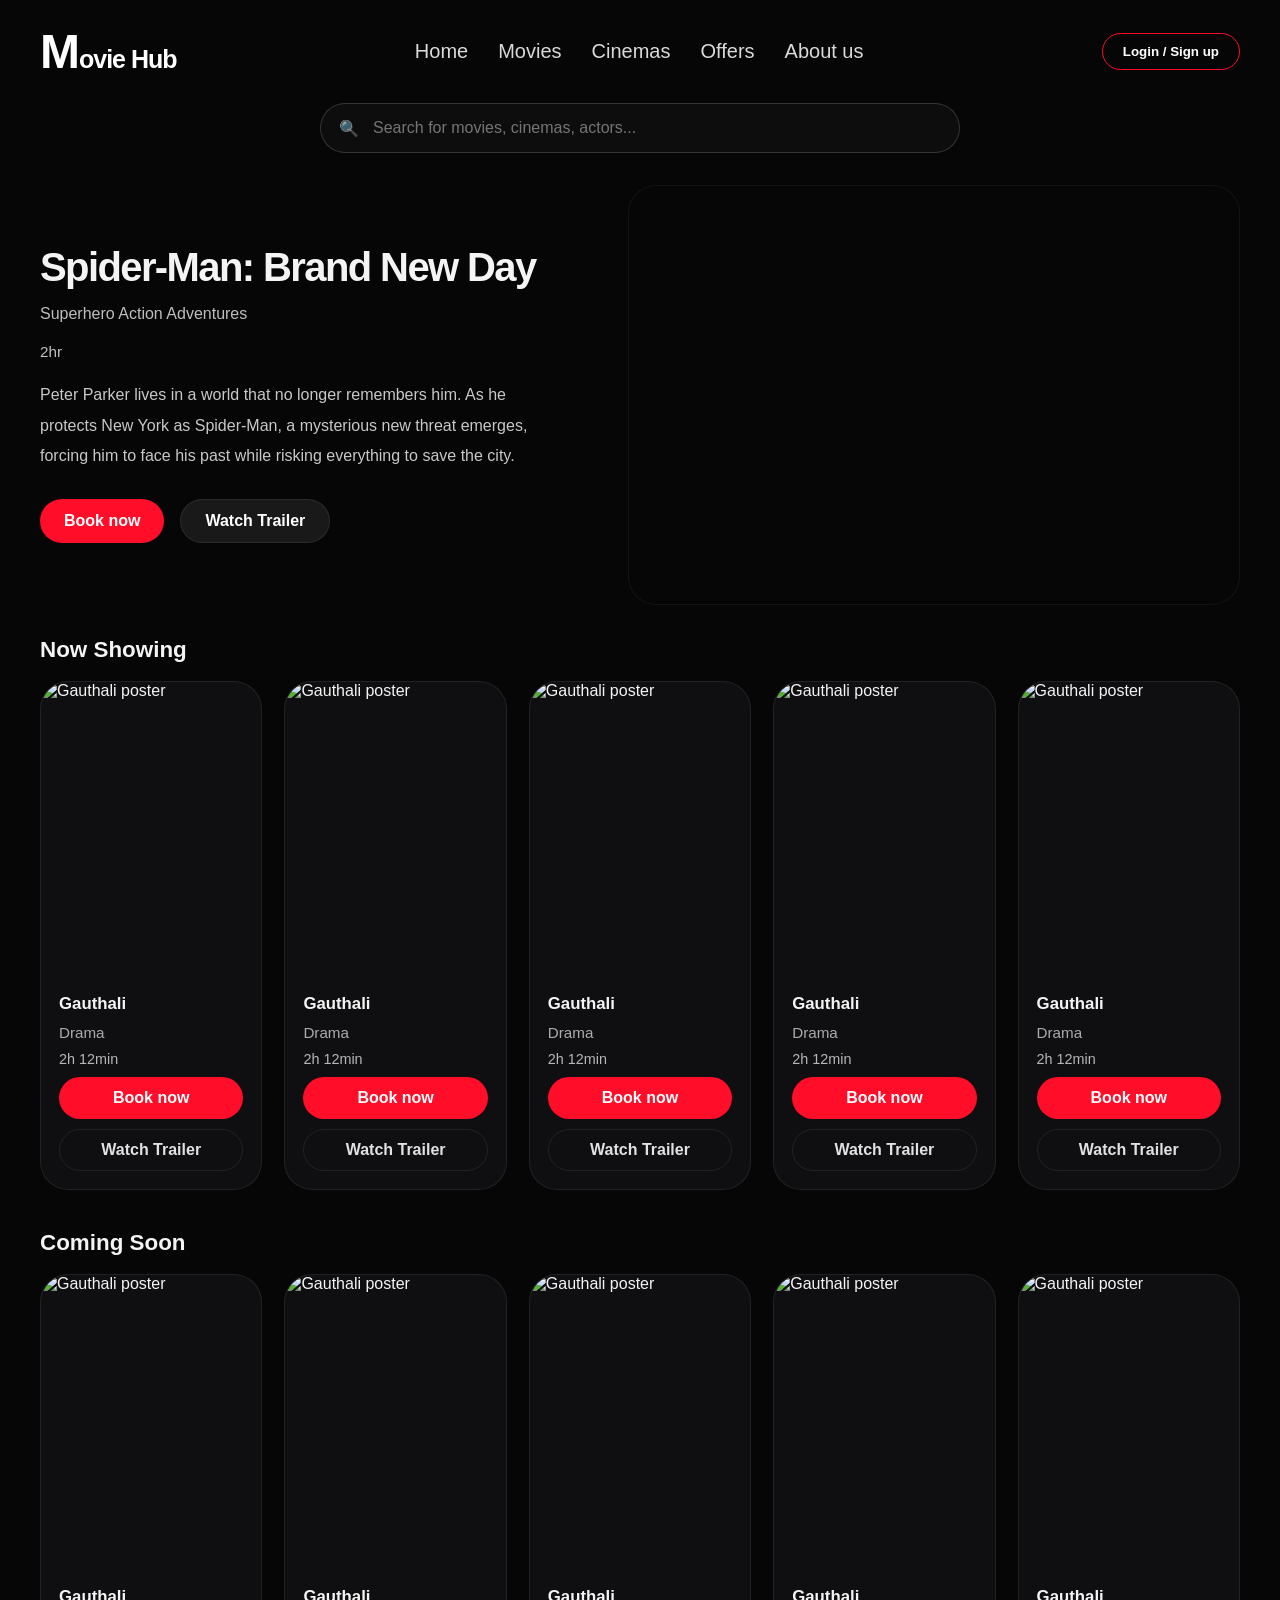
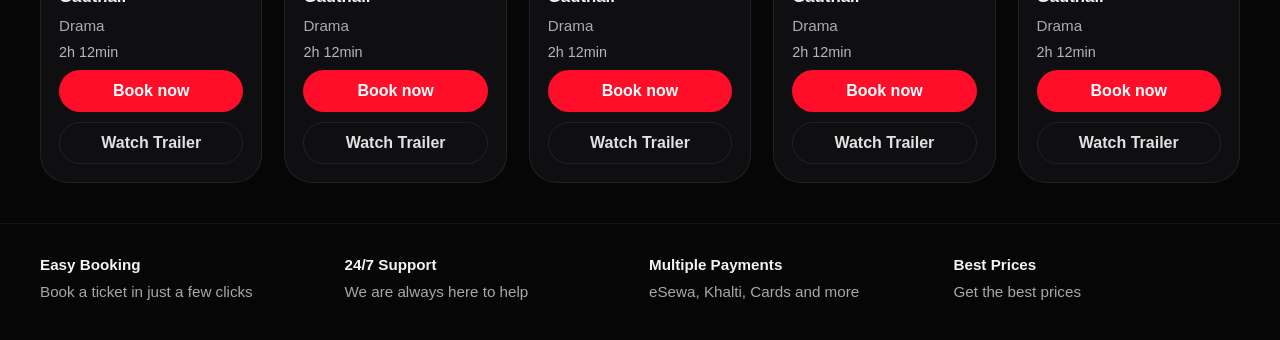
==== index.html @ 80f188df "Add files via upload" ====
<!DOCTYPE html>
<html lang="en">
<head>
    <meta charset="UTF-8" />
    <meta name="viewport" content="width=device-width, initial-scale=1.0" />
    <title>Movie Hub</title>
    <link rel="stylesheet" href="styles.css" />
</head>
<body>
    <header class="site-header">
        <a class="brand" href="#"><strong>M</strong>ovie Hub</a>
        <nav class="main-nav">
            <a href="#">Home</a>
            <a href="#">Movies</a>
            <a href="#">Cinemas</a>
            <a href="#">Offers</a>
            <a href="#">About us</a>
        </nav>
        <button class="login-btn">Login / Sign up</button>
    </header>
    
        <section class="search-section">
            <div class="search-bar">
                <span class="search-icon">🔍</span>
                <input type="search" placeholder="Search for movies, cinemas, actors..." />
            </div>
        </section> 

    <main>
        <section class="hero">
            <div class="hero-copy">

                <h1>Spider-Man: Brand New Day</h1>
                <p class="hero-label">Superhero Action Adventures</p>
                <div class="hero-info">
                    <span>2hr</span>
                </div>
                <p class="hero-description">
                    Peter Parker lives in a world that no longer remembers him. As he protects New York as
                    Spider-Man, a mysterious new threat emerges, forcing him to face his past while risking
                    everything to save the city.
                </p>
                <div class="hero-actions">
                    <a class="btn btn-primary" href="#">Book now</a>
                    <a class="btn btn-secondary" href="#">Watch Trailer</a>
                </div>
            </div>
            <div class="hero-image" aria-label="Movie hero image"></div>
        </section>


        <section class="movies-section">
            <h2>Now Showing</h2>
            <div class="cards-grid">
                <article class="movie-card">
                    <img src="image/gauthali.webp" alt="Gauthali poster" />
                    <div class="card-body">
                        <h3>Gauthali</h3>
                        <p>Drama</p>
                        <div class="card-meta">
                            <span>2h 12min</span>
                        </div>
                        <div class="card-actions">
                            <a class="btn btn-primary" href="#">Book now</a>
                            <a class="btn btn-link" href="#">Watch Trailer</a>
                        </div>
                    </div>
                </article>
                <article class="movie-card">
                    <img src="image/gauthali.webp" alt="Gauthali poster" />
                    <div class="card-body">
                        <h3>Gauthali</h3>
                        <p>Drama</p>
                        <div class="card-meta">
                            <span>2h 12min</span>
                        </div>
                        <div class="card-actions">
                            <a class="btn btn-primary" href="#">Book now</a>
                            <a class="btn btn-link" href="#">Watch Trailer</a>
                        </div>
                    </div>
                </article>
                <article class="movie-card">
                    <img src="image/gauthali.webp" alt="Gauthali poster" />
                    <div class="card-body">
                        <h3>Gauthali</h3>
                        <p>Drama</p>
                        <div class="card-meta">
                            <span>2h 12min</span>
                        </div>
                        <div class="card-actions">
                            <a class="btn btn-primary" href="#">Book now</a>
                            <a class="btn btn-link" href="#">Watch Trailer</a>
                        </div>
                    </div>
                </article>
                <article class="movie-card">
                    <img src="image/gauthali.webp" alt="Gauthali poster" />
                    <div class="card-body">
                        <h3>Gauthali</h3>
                        <p>Drama</p>
                        <div class="card-meta">
                            <span>2h 12min</span>
                        </div>
                        <div class="card-actions">
                            <a class="btn btn-primary" href="#">Book now</a>
                            <a class="btn btn-link" href="#">Watch Trailer</a>
                        </div>
                    </div>
                </article>
                <article class="movie-card">
                    <img src="image/gauthali.webp" alt="Gauthali poster" />
                    <div class="card-body">
                        <h3>Gauthali</h3>
                        <p>Drama</p>
                        <div class="card-meta">
                            <span>2h 12min</span>
                        </div>
                        <div class="card-actions">
                            <a class="btn btn-primary" href="#">Book now</a>
                            <a class="btn btn-link" href="#">Watch Trailer</a>
                        </div>
                    </div>
                </article>
            </div>
        </section>

        <section class="movies-section">
            <h2>Coming Soon</h2>
            <div class="cards-grid">
                <article class="movie-card">
                    <img src="image/gauthali.webp" alt="Gauthali poster" />
                    <div class="card-body">
                        <h3>Gauthali</h3>
                        <p>Drama</p>
                        <div class="card-meta">
                            <span>2h 12min</span>
                        </div>
                        <div class="card-actions">
                            <a class="btn btn-primary" href="#">Book now</a>
                            <a class="btn btn-link" href="#">Watch Trailer</a>
                        </div>
                    </div>
                </article>
                <article class="movie-card">
                    <img src="image/gauthali.webp" alt="Gauthali poster" />
                    <div class="card-body">
                        <h3>Gauthali</h3>
                        <p>Drama</p>
                        <div class="card-meta">
                            <span>2h 12min</span>
                        </div>
                        <div class="card-actions">
                            <a class="btn btn-primary" href="#">Book now</a>
                            <a class="btn btn-link" href="#">Watch Trailer</a>
                        </div>
                    </div>
                </article>
                <article class="movie-card">
                    <img src="image/gauthali.webp" alt="Gauthali poster" />
                    <div class="card-body">
                        <h3>Gauthali</h3>
                        <p>Drama</p>
                        <div class="card-meta">
                            <span>2h 12min</span>
                        </div>
                        <div class="card-actions">
                            <a class="btn btn-primary" href="#">Book now</a>
                            <a class="btn btn-link" href="#">Watch Trailer</a>
                        </div>
                    </div>
                </article>
                <article class="movie-card">
                    <img src="image/gauthali.webp" alt="Gauthali poster" />
                    <div class="card-body">
                        <h3>Gauthali</h3>
                        <p>Drama</p>
                        <div class="card-meta">
                            <span>2h 12min</span>
                        </div>
                        <div class="card-actions">
                            <a class="btn btn-primary" href="#">Book now</a>
                            <a class="btn btn-link" href="#">Watch Trailer</a>
                        </div>
                    </div>
                </article>
                <article class="movie-card">
                    <img src="image/gauthali.webp" alt="Gauthali poster" />
                    <div class="card-body">
                        <h3>Gauthali</h3>
                        <p>Drama</p>
                        <div class="card-meta">
                            <span>2h 12min</span>
                        </div>
                        <div class="card-actions">
                            <a class="btn btn-primary" href="#">Book now</a>
                            <a class="btn btn-link" href="#">Watch Trailer</a>
                        </div>
                    </div>
                </article>
            </div>
        </section>
    </main>

    <footer class="site-footer">
        <div class="footer-grid">
            <div>
                <h4>Easy Booking</h4>
                <p>Book a ticket in just a few clicks</p>
            </div>
            <div>
                <h4>24/7 Support</h4>
                <p>We are always here to help</p>
            </div>
            <div>
                <h4>Multiple Payments</h4>
                <p>eSewa, Khalti, Cards and more</p>
            </div>
            <div>
                <h4>Best Prices</h4>
                <p>Get the best prices</p>
            </div>
        </div>
    </footer>
</body>
</html>
---- styles.css ----
* {
    box-sizing: border-box;
}

html,
body {
    margin: 0;
    min-height: 100%;
}

body {
    font-family: Inter, Arial, sans-serif;
    background-color: #060606;
    color: #f4f4f4;
}

body::selection {
    background: rgba(255, 0, 0, 0.35);
}

.site-header {
    display: flex;
    align-items: center;
    justify-content: space-between;
    gap: 24px;
    padding: 24px 40px;
}
strong{
    font-size:48px;
}
.brand {
    font-size:25px;
    font-weight: 900;
    letter-spacing: -0.04em;
    color: #ffffff;
    text-decoration: none;
}

.main-nav {
    display: flex;
    gap: 30px;
    flex-wrap: wrap;
}

.main-nav a {
    color: #ffffff;
    text-decoration: none;
    font-size: 20px;
    opacity: 0.85;
}

.main-nav a:hover {
    opacity: 50%;
}

.login-btn {
    border: 1px solid #ff0d29;
    background: transparent;
    color: #ffffff;
    border-radius: 999px;
    padding: 10px 20px;
    cursor: pointer;
    font-weight: 600;
}
    .login-btn:hover {
        opacity: 50%;
    }




.hero {
    display: grid;
    grid-template-columns: minmax(300px, 1fr) minmax(320px, 1.1fr);
    gap: 32px;
    align-items: center;
    padding: 0 40px 32px;
}

.hero-copy {
    max-width: 520px;
}




.hero h1 {
    margin: 0;
    font-size:40px;
    line-height: 1.02;
    letter-spacing: -0.04em;
}

.hero-label {
    margin: 18px 0 0;
    color: rgba(255, 255, 255, 0.74);
    font-size: 1rem;
}

.hero-info {
    margin: 20px 0;
    color: rgba(255, 255, 255, 0.75);
    font-size: 0.95rem;
}

.hero-description {
    margin: 0;
    max-width: 520px;
    line-height: 1.9;
    color: rgba(255, 255, 255, 0.78);
}

.hero-actions {
    display: flex;
    align-items: center;
    gap: 16px;
    margin-top: 28px;
}

.btn {
    display: inline-flex;
    align-items: center;
    justify-content: center;
    border-radius: 999px;
    text-decoration: none;
    font-weight: 700;
    min-height: 44px;
}
    .btn:hover{
        opacity: 50%;
    }



.btn-primary {
    background: #ff0d29;
    color: #ffffff;
    padding: 0 24px;
}

.btn-secondary {
    background: rgba(255, 255, 255, 0.08);
    color: #ffffff;
    padding: 0 24px;
    border: 1px solid rgba(255, 255, 255, 0.08);
}

.hero-image {
    min-height: 420px;
    border-radius: 28px;
    background-image: url('image/spider-man-vs-red-ninja-qt.jpg');
    background-size: cover;
    background-position: center;
    box-shadow: inset 0 0 0 1px rgba(255, 255, 255, 0.05);
}

.search-section {
    display: flex;
    justify-content: center;
    padding: 0 40px 32px;
}

.search-bar {
    display: flex;
    align-items: center;
    width: min(640px, 100%);
    gap: 12px;
    margin: 0 auto;
    padding: 14px 18px;
    border: 1px solid rgba(255, 255, 255, 0.16);
    border-radius: 999px;
    background: rgba(255, 255, 255, 0.03);
}

.search-icon {
    color: rgba(255, 255, 255, 0.7);
}

.search-bar input {
    width: 100%;
    border: none;
    background: transparent;
    font-size: 1rem;
    color: #ffffff;
    outline: none;
}

.movies-section {
    padding: 0 40px 40px;
}

.movies-section h2 {
    margin: 0 0 18px;
    font-size: 1.4rem;
}

.cards-grid {
    display: grid;
    grid-template-columns: repeat(auto-fit, minmax(210px, 1fr));
    gap: 22px;
}

.movie-card {
    background: #0f0f12;
    border: 1px solid rgba(255, 255, 255, 0.08);
    border-radius: 28px;
    overflow: hidden;
    display: flex;
    flex-direction: column;
    min-height: 100%;
}

.movie-card img {
    width: 100%;
    display: block;
    aspect-ratio: 3 / 4;
    object-fit: cover;
}

.card-body {
    padding: 18px;
    display: flex;
    flex-direction: column;
    gap: 10px;
    flex: 1;
}

.card-body h3 {
    margin: 0;
    font-size: 1.05rem;
}

.card-body p {
    margin: 0;
    color: rgba(255, 255, 255, 0.65);
    font-size: 0.95rem;
}

.card-meta {
    color: rgba(255, 255, 255, 0.7);
    font-size: 0.9rem;
}

.card-actions {
    margin-top: auto;
    display: flex;
    flex-direction: column;
    gap: 10px;
}

.card-actions .btn {
    width: 100%;
    justify-content: center;
    padding: 0 16px;
    min-height: 42px;
}

.btn-link {
    background: transparent;
    color: rgba(255, 255, 255, 0.88);
    border: 1px solid rgba(255, 255, 255, 0.08);
}

.site-footer {
    border-top: 1px solid rgba(255, 255, 255, 0.05);
    padding: 32px 40px 40px;
}

.footer-grid {
    display: grid;
    grid-template-columns: repeat(auto-fit, minmax(160px, 1fr));
    gap: 18px;
}

.footer-grid h4 {
    margin: 0 0 10px;
    font-size: 0.95rem;
}

.footer-grid p {
    margin: 0;
    color: rgba(255, 255, 255, 0.65);
    font-size: 0.95rem;
}

@media (max-width: 920px) {
    .hero {
        grid-template-columns: 1fr;
    }

    .site-header {
        flex-direction: column;
        align-items: flex-start;
    }

    .main-nav {
        width: 100%;
        justify-content: flex-start;
        gap: 14px;
        flex-wrap: wrap;
    }

    .search-bar {
        padding: 14px 16px;
    }
}

@media (max-width: 600px) {
    .site-header,
    .hero,
    .search-section,
    .movies-section,
    .site-footer {
        padding-left: 20px;
        padding-right: 20px;
    }

    .hero-actions,
    .card-actions {
        flex-direction: column;
    }

    .main-nav {
        gap: 12px;
    }

    .search-bar {
        gap: 10px;
    }
}
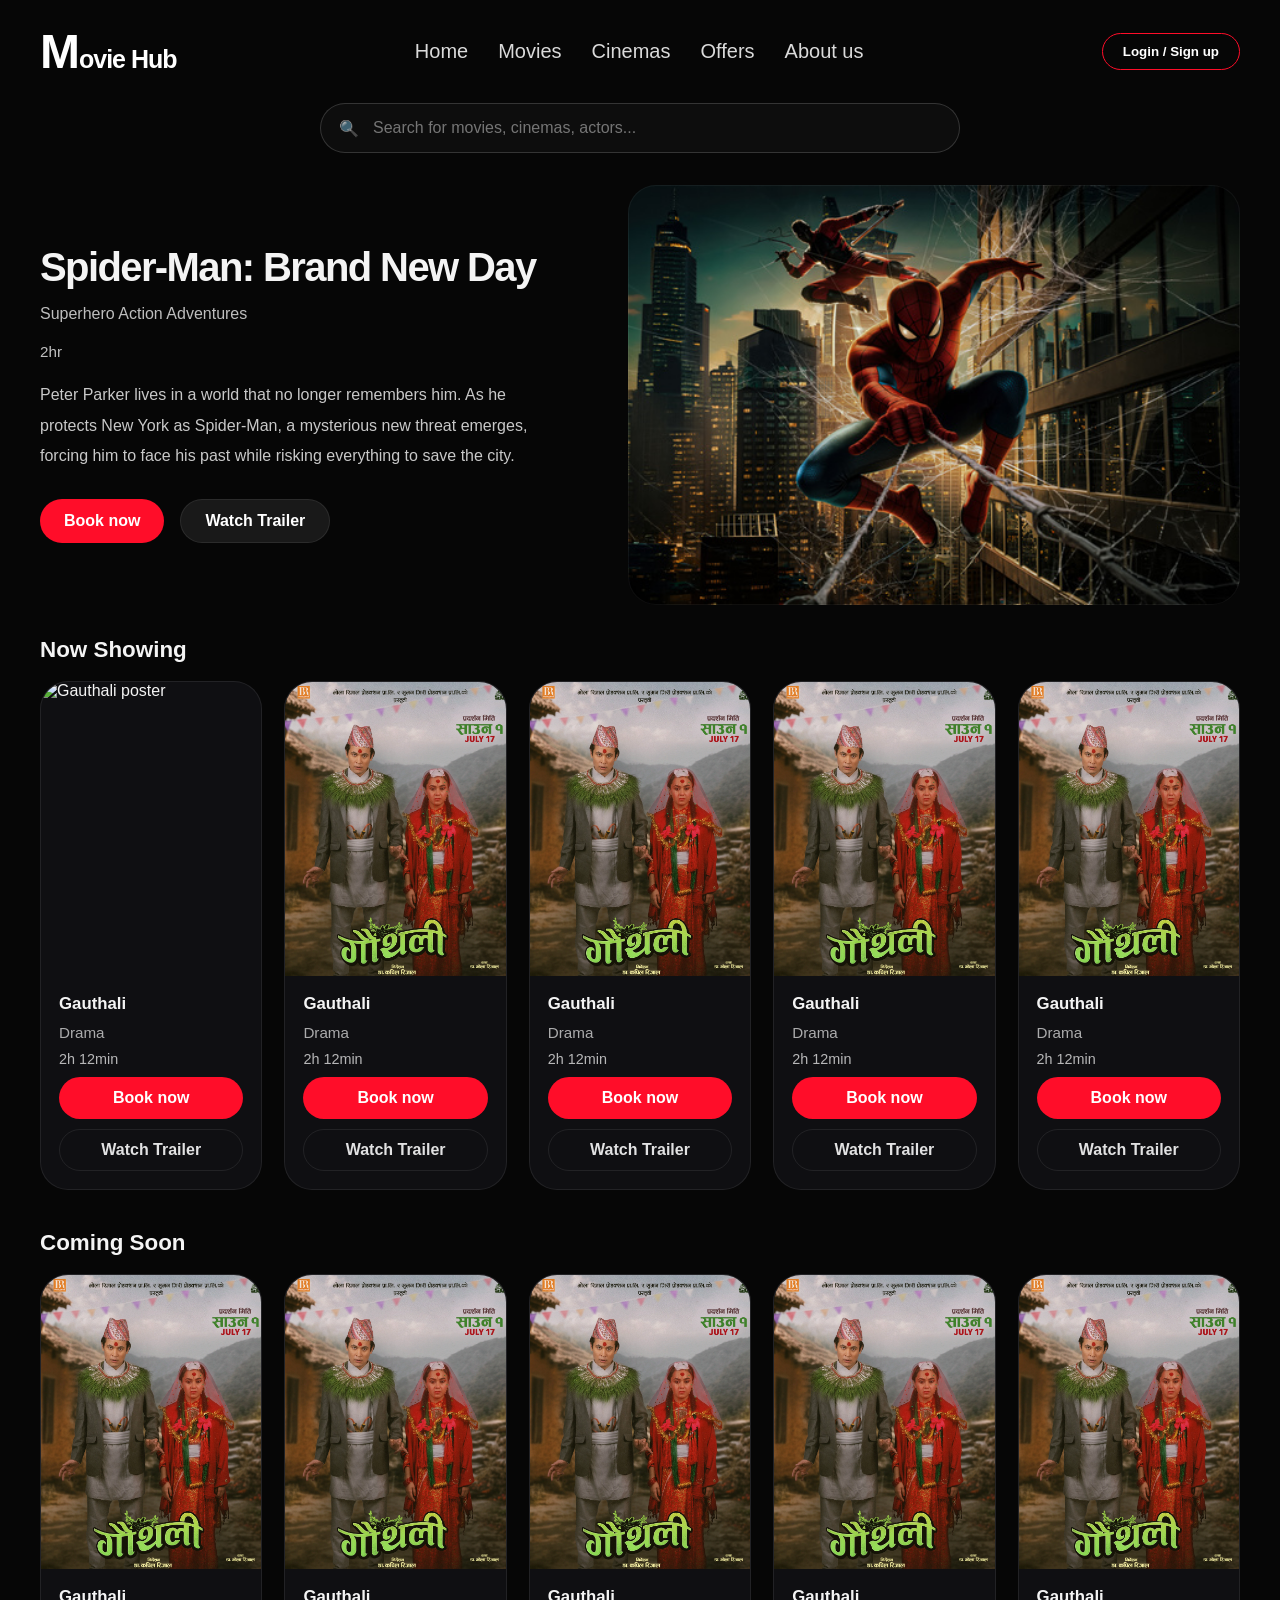
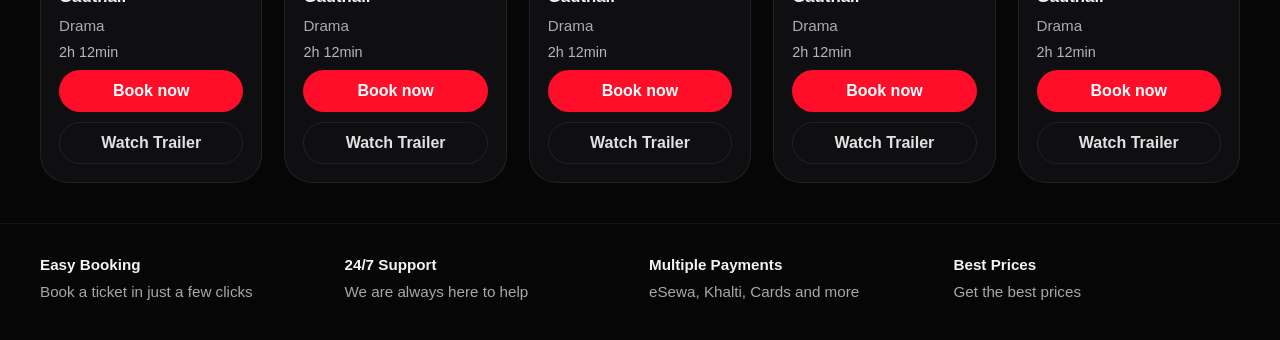
==== commit 3bac338c: "Add files via upload" ====
--- a/index.html
+++ b/index.html
@@ -53,63 +53,63 @@
             <h2>Now Showing</h2>
             <div class="cards-grid">
                 <article class="movie-card">
-                    <img src="image/gauthali.webp" alt="Gauthali poster" />
-                    <div class="card-body">
-                        <h3>Gauthali</h3>
-                        <p>Drama</p>
-                        <div class="card-meta">
-                            <span>2h 12min</span>
-                        </div>
-                        <div class="card-actions">
-                            <a class="btn btn-primary" href="#">Book now</a>
-                            <a class="btn btn-link" href="#">Watch Trailer</a>
-                        </div>
-                    </div>
-                </article>
-                <article class="movie-card">
-                    <img src="image/gauthali.webp" alt="Gauthali poster" />
-                    <div class="card-body">
-                        <h3>Gauthali</h3>
-                        <p>Drama</p>
-                        <div class="card-meta">
-                            <span>2h 12min</span>
-                        </div>
-                        <div class="card-actions">
-                            <a class="btn btn-primary" href="#">Book now</a>
-                            <a class="btn btn-link" href="#">Watch Trailer</a>
-                        </div>
-                    </div>
-                </article>
-                <article class="movie-card">
-                    <img src="image/gauthali.webp" alt="Gauthali poster" />
-                    <div class="card-body">
-                        <h3>Gauthali</h3>
-                        <p>Drama</p>
-                        <div class="card-meta">
-                            <span>2h 12min</span>
-                        </div>
-                        <div class="card-actions">
-                            <a class="btn btn-primary" href="#">Book now</a>
-                            <a class="btn btn-link" href="#">Watch Trailer</a>
-                        </div>
-                    </div>
-                </article>
-                <article class="movie-card">
-                    <img src="image/gauthali.webp" alt="Gauthali poster" />
-                    <div class="card-body">
-                        <h3>Gauthali</h3>
-                        <p>Drama</p>
-                        <div class="card-meta">
-                            <span>2h 12min</span>
-                        </div>
-                        <div class="card-actions">
-                            <a class="btn btn-primary" href="#">Book now</a>
-                            <a class="btn btn-link" href="#">Watch Trailer</a>
-                        </div>
-                    </div>
-                </article>
-                <article class="movie-card">
-                    <img src="image/gauthali.webp" alt="Gauthali poster" />
+                    <img src="" alt="Gauthali poster" />
+                    <div class="card-body">
+                        <h3>Gauthali</h3>
+                        <p>Drama</p>
+                        <div class="card-meta">
+                            <span>2h 12min</span>
+                        </div>
+                        <div class="card-actions">
+                            <a class="btn btn-primary" href="#">Book now</a>
+                            <a class="btn btn-link" href="#">Watch Trailer</a>
+                        </div>
+                    </div>
+                </article>
+                <article class="movie-card">
+                    <img src="gauthali.png" alt="Gauthali poster" />
+                    <div class="card-body">
+                        <h3>Gauthali</h3>
+                        <p>Drama</p>
+                        <div class="card-meta">
+                            <span>2h 12min</span>
+                        </div>
+                        <div class="card-actions">
+                            <a class="btn btn-primary" href="#">Book now</a>
+                            <a class="btn btn-link" href="#">Watch Trailer</a>
+                        </div>
+                    </div>
+                </article>
+                <article class="movie-card">
+                    <img src="gauthali.png" alt="Gauthali poster" />
+                    <div class="card-body">
+                        <h3>Gauthali</h3>
+                        <p>Drama</p>
+                        <div class="card-meta">
+                            <span>2h 12min</span>
+                        </div>
+                        <div class="card-actions">
+                            <a class="btn btn-primary" href="#">Book now</a>
+                            <a class="btn btn-link" href="#">Watch Trailer</a>
+                        </div>
+                    </div>
+                </article>
+                <article class="movie-card">
+                    <img src="gauthali.png" alt="Gauthali poster" />
+                    <div class="card-body">
+                        <h3>Gauthali</h3>
+                        <p>Drama</p>
+                        <div class="card-meta">
+                            <span>2h 12min</span>
+                        </div>
+                        <div class="card-actions">
+                            <a class="btn btn-primary" href="#">Book now</a>
+                            <a class="btn btn-link" href="#">Watch Trailer</a>
+                        </div>
+                    </div>
+                </article>
+                <article class="movie-card">
+                    <img src="gauthali.png" alt="Gauthali poster" />
                     <div class="card-body">
                         <h3>Gauthali</h3>
                         <p>Drama</p>
@@ -129,63 +129,63 @@
             <h2>Coming Soon</h2>
             <div class="cards-grid">
                 <article class="movie-card">
-                    <img src="image/gauthali.webp" alt="Gauthali poster" />
-                    <div class="card-body">
-                        <h3>Gauthali</h3>
-                        <p>Drama</p>
-                        <div class="card-meta">
-                            <span>2h 12min</span>
-                        </div>
-                        <div class="card-actions">
-                            <a class="btn btn-primary" href="#">Book now</a>
-                            <a class="btn btn-link" href="#">Watch Trailer</a>
-                        </div>
-                    </div>
-                </article>
-                <article class="movie-card">
-                    <img src="image/gauthali.webp" alt="Gauthali poster" />
-                    <div class="card-body">
-                        <h3>Gauthali</h3>
-                        <p>Drama</p>
-                        <div class="card-meta">
-                            <span>2h 12min</span>
-                        </div>
-                        <div class="card-actions">
-                            <a class="btn btn-primary" href="#">Book now</a>
-                            <a class="btn btn-link" href="#">Watch Trailer</a>
-                        </div>
-                    </div>
-                </article>
-                <article class="movie-card">
-                    <img src="image/gauthali.webp" alt="Gauthali poster" />
-                    <div class="card-body">
-                        <h3>Gauthali</h3>
-                        <p>Drama</p>
-                        <div class="card-meta">
-                            <span>2h 12min</span>
-                        </div>
-                        <div class="card-actions">
-                            <a class="btn btn-primary" href="#">Book now</a>
-                            <a class="btn btn-link" href="#">Watch Trailer</a>
-                        </div>
-                    </div>
-                </article>
-                <article class="movie-card">
-                    <img src="image/gauthali.webp" alt="Gauthali poster" />
-                    <div class="card-body">
-                        <h3>Gauthali</h3>
-                        <p>Drama</p>
-                        <div class="card-meta">
-                            <span>2h 12min</span>
-                        </div>
-                        <div class="card-actions">
-                            <a class="btn btn-primary" href="#">Book now</a>
-                            <a class="btn btn-link" href="#">Watch Trailer</a>
-                        </div>
-                    </div>
-                </article>
-                <article class="movie-card">
-                    <img src="image/gauthali.webp" alt="Gauthali poster" />
+                    <img src="gauthali.png" alt="Gauthali poster" />
+                    <div class="card-body">
+                        <h3>Gauthali</h3>
+                        <p>Drama</p>
+                        <div class="card-meta">
+                            <span>2h 12min</span>
+                        </div>
+                        <div class="card-actions">
+                            <a class="btn btn-primary" href="#">Book now</a>
+                            <a class="btn btn-link" href="#">Watch Trailer</a>
+                        </div>
+                    </div>
+                </article>
+                <article class="movie-card">
+                    <img src="gauthali.png" alt="Gauthali poster" />
+                    <div class="card-body">
+                        <h3>Gauthali</h3>
+                        <p>Drama</p>
+                        <div class="card-meta">
+                            <span>2h 12min</span>
+                        </div>
+                        <div class="card-actions">
+                            <a class="btn btn-primary" href="#">Book now</a>
+                            <a class="btn btn-link" href="#">Watch Trailer</a>
+                        </div>
+                    </div>
+                </article>
+                <article class="movie-card">
+                    <img src="gauthali.png" alt="Gauthali poster" />
+                    <div class="card-body">
+                        <h3>Gauthali</h3>
+                        <p>Drama</p>
+                        <div class="card-meta">
+                            <span>2h 12min</span>
+                        </div>
+                        <div class="card-actions">
+                            <a class="btn btn-primary" href="#">Book now</a>
+                            <a class="btn btn-link" href="#">Watch Trailer</a>
+                        </div>
+                    </div>
+                </article>
+                <article class="movie-card">
+                    <img src="gauthali.png" alt="Gauthali poster" />
+                    <div class="card-body">
+                        <h3>Gauthali</h3>
+                        <p>Drama</p>
+                        <div class="card-meta">
+                            <span>2h 12min</span>
+                        </div>
+                        <div class="card-actions">
+                            <a class="btn btn-primary" href="#">Book now</a>
+                            <a class="btn btn-link" href="#">Watch Trailer</a>
+                        </div>
+                    </div>
+                </article>
+                <article class="movie-card">
+                    <img src="gauthali.png" alt="Gauthali poster" />
                     <div class="card-body">
                         <h3>Gauthali</h3>
                         <p>Drama</p>
--- a/styles.css
+++ b/styles.css
@@ -148,7 +148,7 @@
 .hero-image {
     min-height: 420px;
     border-radius: 28px;
-    background-image: url('image/spider-man-vs-red-ninja-qt.jpg');
+    background-image: url('spider-man-vs-red-ninja-qt.png');
     background-size: cover;
     background-position: center;
     box-shadow: inset 0 0 0 1px rgba(255, 255, 255, 0.05);
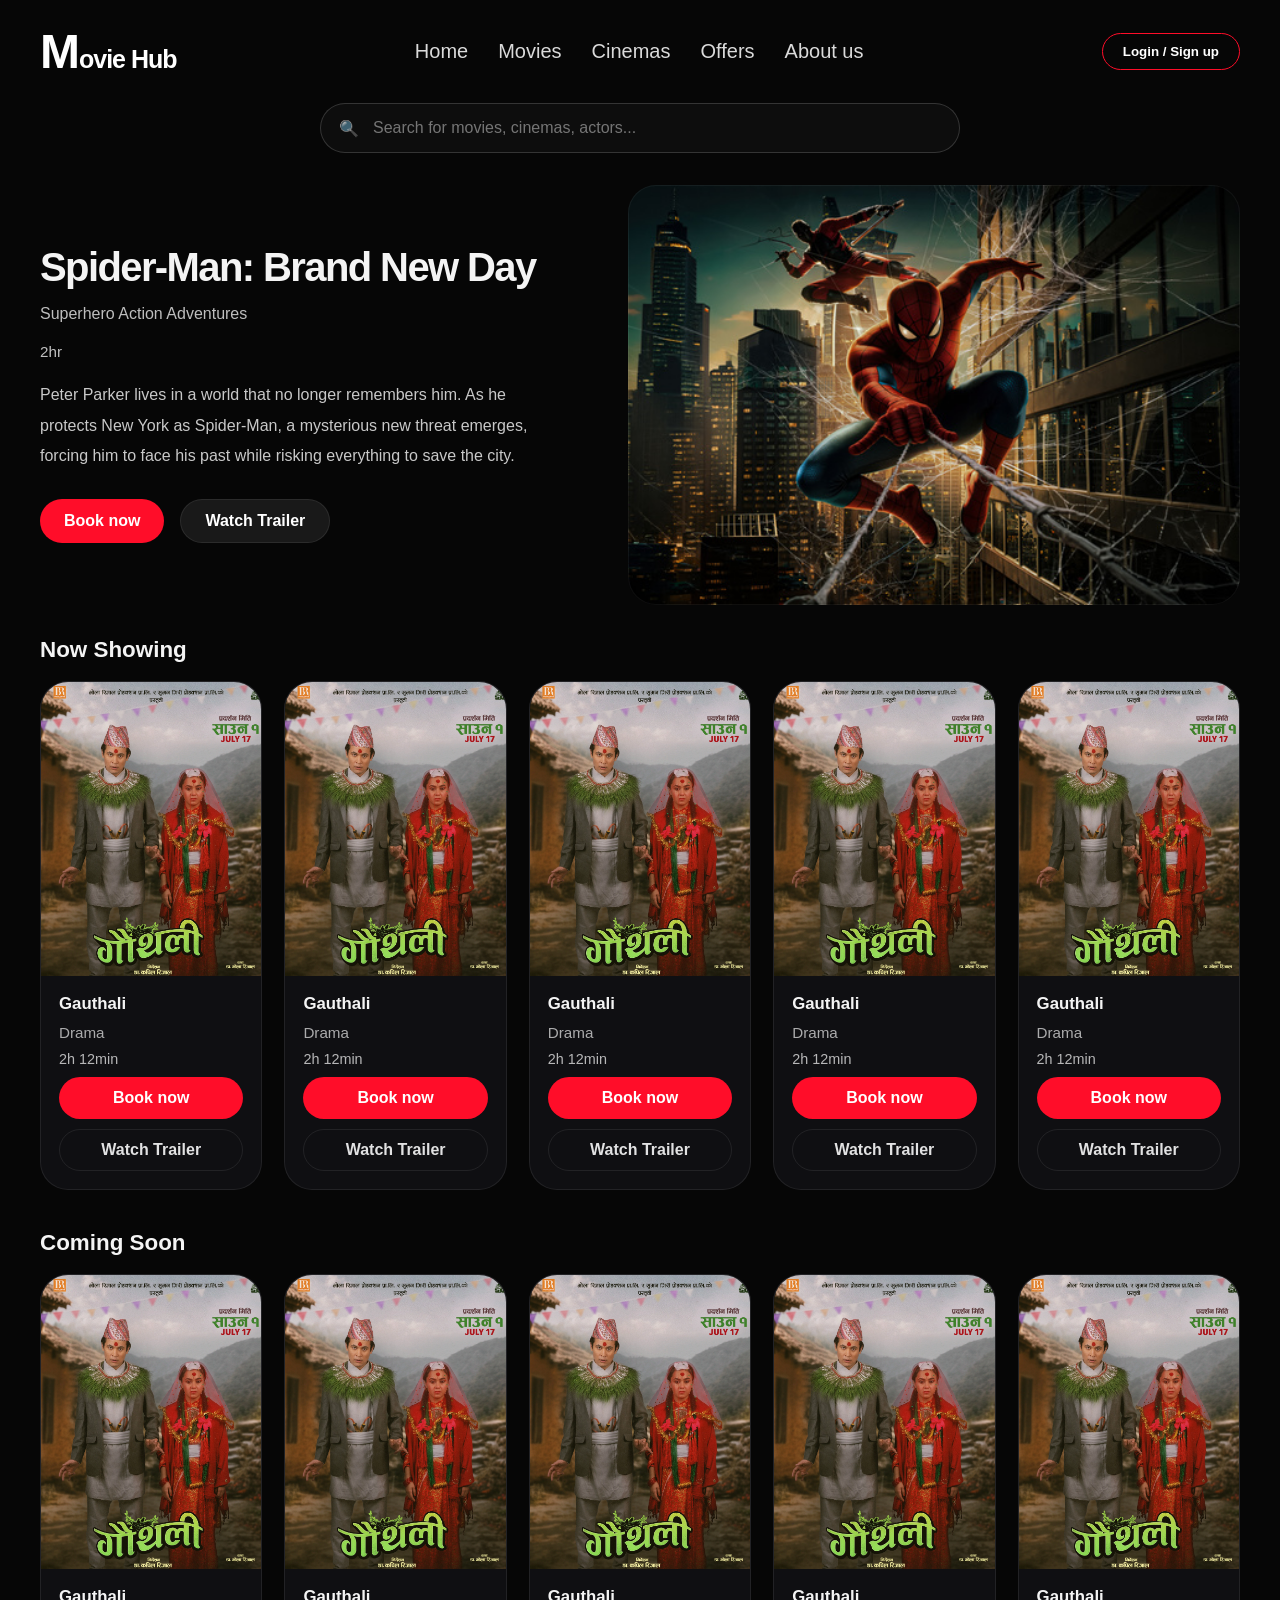
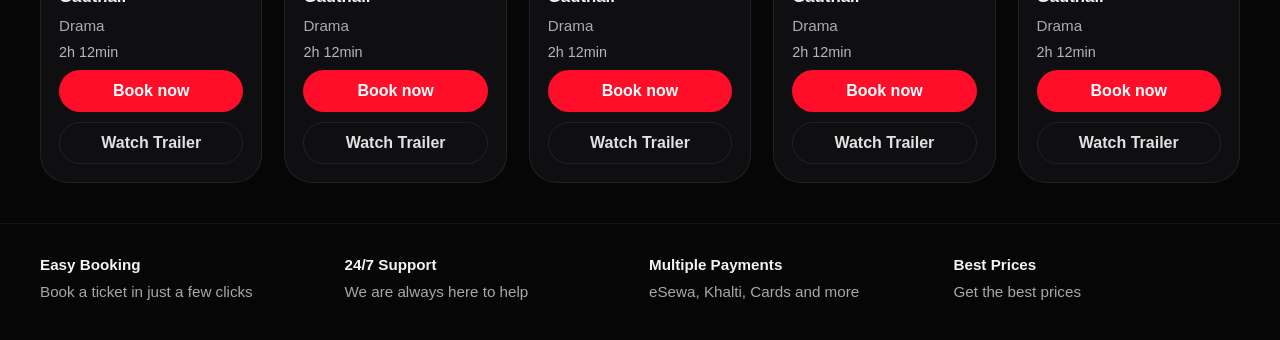
==== commit 8d8d6d0c: "Add files via upload" ====
--- a/index.html
+++ b/index.html
@@ -53,7 +53,7 @@
             <h2>Now Showing</h2>
             <div class="cards-grid">
                 <article class="movie-card">
-                    <img src="" alt="Gauthali poster" />
+                    <img src="gauthali.png" alt="Gauthali poster" />
                     <div class="card-body">
                         <h3>Gauthali</h3>
                         <p>Drama</p>
